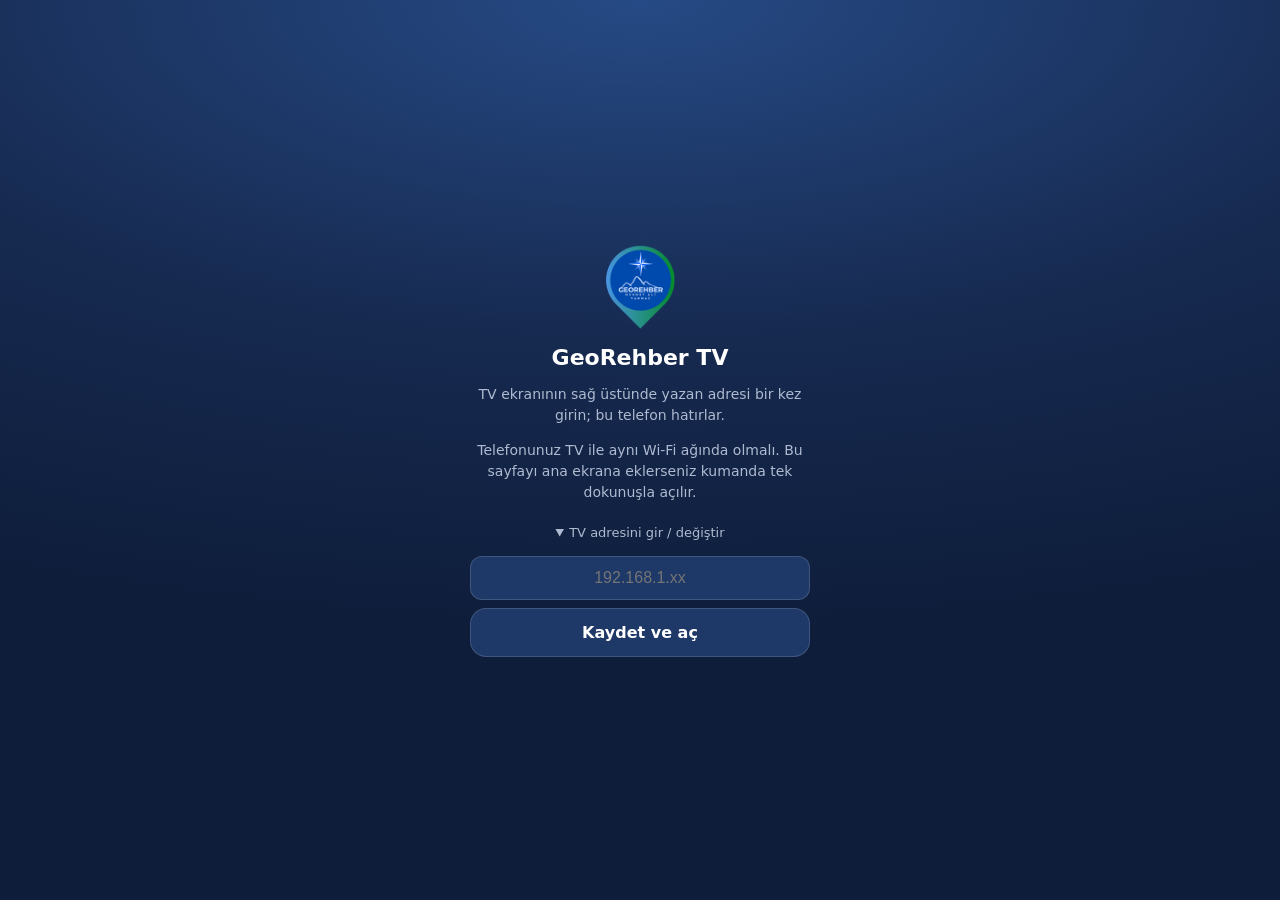
==== index.html @ fefecf62 "Güncelleme" ====
<!doctype html>
<html lang="tr">
<head>
<meta charset="utf-8">
<meta name="viewport" content="width=device-width,initial-scale=1,viewport-fit=cover">
<meta name="theme-color" content="#16294F">
<!-- Kisisel sayfa: arama motorlarinda gorunmesin -->
<meta name="robots" content="noindex, nofollow, noarchive">
<meta name="googlebot" content="noindex, nofollow">
<meta name="referrer" content="no-referrer">
<meta name="mobile-web-app-capable" content="yes">
<meta name="apple-mobile-web-app-capable" content="yes">
<meta name="apple-mobile-web-app-title" content="TV Kumanda">
<link rel="icon" href="logo.png">
<link rel="apple-touch-icon" href="logo.png">
<title>GeoRehber TV</title>
<style>
  :root { --n:#16294F; --n2:#1E3868; --g:#2E7D32; --l:#7BC47F; --s:#AEBACF; }
  * { box-sizing: border-box; }
  html, body { margin: 0; height: 100%; }
  body {
    display: flex; flex-direction: column; align-items: center; justify-content: center; gap: 14px;
    padding: 24px 16px; text-align: center; color: #fff;
    font-family: system-ui, -apple-system, "Segoe UI", sans-serif;
    background: radial-gradient(120% 70% at 50% 0%, #264a85 0%, var(--n) 55%, #0e1d3a 100%);
    background-color: var(--n);
  }
  img { width: 88px; height: 88px; }
  h1 { font-size: 22px; margin: 0; }
  p { margin: 0; color: var(--s); font-size: 14px; line-height: 1.5; max-width: 340px; }
  a.btn, button {
    display: inline-block; min-width: 220px; padding: 14px 20px; border-radius: 16px; border: 0;
    background: var(--g); color: #fff; font: 600 16px system-ui, sans-serif; text-decoration: none;
  }
  details { max-width: 340px; width: 100%; color: var(--s); font-size: 13px; }
  summary { cursor: pointer; padding: 8px; }
  input {
    width: 100%; margin: 8px 0; padding: 12px; border-radius: 12px; border: 1px solid rgba(255,255,255,.15);
    background: var(--n2); color: #fff; font-size: 16px; text-align: center;
  }
  details button { min-width: 0; width: 100%; background: var(--n2); border: 1px solid rgba(255,255,255,.15); }
</style>
</head>
<body>
  <img src="logo.png" alt="GeoRehber">
  <h1>GeoRehber TV</h1>
  <p id="durum">TV kumandasına yönlendiriliyorsunuz…</p>
  <a class="btn" id="git" href="#">Kumandayı aç</a>
  <p>Telefonunuz TV ile aynı Wi-Fi ağında olmalı. Bu sayfayı ana ekrana eklerseniz kumanda tek dokunuşla açılır.</p>
  <details id="ayar">
    <summary>TV adresini gir / değiştir</summary>
    <input id="adres" inputmode="decimal" placeholder="192.168.1.xx">
    <button id="kaydet">Kaydet ve aç</button>
  </details>
<script>
  // TV'deki kumanda sayfasi ev aginda calisiyor; bu sayfa yalnizca oraya yonlendirir.
  // Adres sayfada yazmaz: ya baglantinin #'den sonraki kismindan (sunucuya gitmez)
  // ya da bu telefonda daha once kaydedilenden okunur.
  var IP = /^\d{1,3}(\.\d{1,3}){3}$/;
  function kaydet(a) { try { localStorage.setItem('tvAdres', a); } catch (e) {} }
  var adres = decodeURIComponent(location.hash.slice(1));
  if (IP.test(adres)) kaydet(adres);
  else { try { adres = localStorage.getItem('tvAdres') || ''; } catch (e) { adres = ''; } }

  var durum = document.getElementById('durum');
  var git = document.getElementById('git');
  document.getElementById('kaydet').onclick = function () {
    var yeni = document.getElementById('adres').value.trim();
    if (!IP.test(yeni)) { alert('TV ekranının sağ üstünde yazan adresi girin, örnek: 192.168.1.xx'); return; }
    kaydet(yeni);
    location.href = 'http://' + yeni + ':8080/';
  };

  if (!IP.test(adres)) {
    git.style.display = 'none';
    durum.textContent = 'TV ekranının sağ üstünde yazan adresi bir kez girin; bu telefon hatırlar.';
    document.getElementById('ayar').open = true;
  } else {
    var hedef = 'http://' + adres + ':8080/';
    git.href = hedef;
    document.getElementById('adres').value = adres;
    if (!/[?&]bekle/.test(location.search)) setTimeout(function () { location.href = hedef; }, 600);
    else durum.textContent = 'Kumandayı açmak için düğmeye dokunun.';
  }
</script>
</body>
</html>
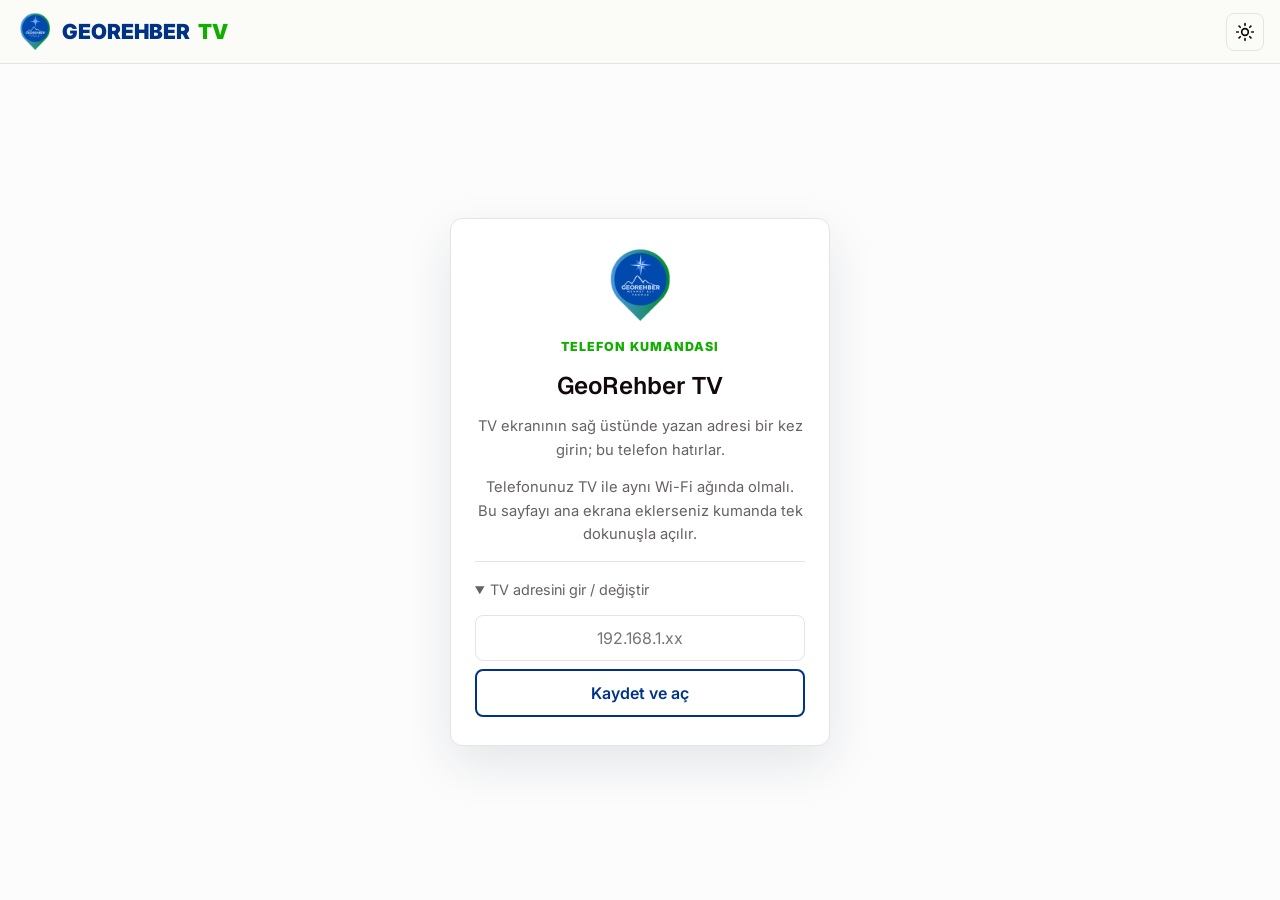
==== commit 4b455da6: "Güncelleme" ====
--- a/index.html
+++ b/index.html
@@ -3,7 +3,7 @@
 <head>
 <meta charset="utf-8">
 <meta name="viewport" content="width=device-width,initial-scale=1,viewport-fit=cover">
-<meta name="theme-color" content="#16294F">
+<meta name="theme-color" content="#FCFCFC">
 <!-- Kisisel sayfa: arama motorlarinda gorunmesin -->
 <meta name="robots" content="noindex, nofollow, noarchive">
 <meta name="googlebot" content="noindex, nofollow">
@@ -14,44 +14,46 @@
 <link rel="icon" href="logo.png">
 <link rel="apple-touch-icon" href="logo.png">
 <title>GeoRehber TV</title>
+<link rel="preconnect" href="https://fonts.googleapis.com">
+<link rel="preconnect" href="https://fonts.gstatic.com" crossorigin>
+<link href="https://fonts.googleapis.com/css2?family=Geist:wght@600&family=Inter:wght@400;600&display=swap" rel="stylesheet">
+<link rel="stylesheet" href="tema.css">
 <style>
-  :root { --n:#16294F; --n2:#1E3868; --g:#2E7D32; --l:#7BC47F; --s:#AEBACF; }
-  * { box-sizing: border-box; }
-  html, body { margin: 0; height: 100%; }
-  body {
-    display: flex; flex-direction: column; align-items: center; justify-content: center; gap: 14px;
-    padding: 24px 16px; text-align: center; color: #fff;
-    font-family: system-ui, -apple-system, "Segoe UI", sans-serif;
-    background: radial-gradient(120% 70% at 50% 0%, #264a85 0%, var(--n) 55%, #0e1d3a 100%);
-    background-color: var(--n);
-  }
-  img { width: 88px; height: 88px; }
-  h1 { font-size: 22px; margin: 0; }
-  p { margin: 0; color: var(--s); font-size: 14px; line-height: 1.5; max-width: 340px; }
-  a.btn, button {
-    display: inline-block; min-width: 220px; padding: 14px 20px; border-radius: 16px; border: 0;
-    background: var(--g); color: #fff; font: 600 16px system-ui, sans-serif; text-decoration: none;
-  }
-  details { max-width: 340px; width: 100%; color: var(--s); font-size: 13px; }
-  summary { cursor: pointer; padding: 8px; }
-  input {
-    width: 100%; margin: 8px 0; padding: 12px; border-radius: 12px; border: 1px solid rgba(255,255,255,.15);
-    background: var(--n2); color: #fff; font-size: 16px; text-align: center;
-  }
-  details button { min-width: 0; width: 100%; background: var(--n2); border: 1px solid rgba(255,255,255,.15); }
+  main { min-height: calc(100vh - 4rem); display: flex; align-items: center; justify-content: center; padding: 24px 16px; }
+  .card { width: 100%; max-width: 380px; text-align: center; display: flex; flex-direction: column; gap: 14px; padding: 28px 24px; box-shadow: var(--shadow-md); }
+  .card img { width: 76px; height: 76px; margin: 0 auto; }
+  h1 { font-size: 1.5rem; margin: 0; line-height: 1.25; }
+  p { margin: 0; font-size: 0.92rem; }
+  details { text-align: left; border-top: 1px solid var(--border); padding-top: 10px; font-size: 0.9rem; }
+  summary { cursor: pointer; padding: 6px 0; color: var(--muted-foreground); }
+  details .btn { width: 100%; margin-top: 8px; }
+  details input { margin-top: 8px; }
 </style>
 </head>
 <body>
-  <img src="logo.png" alt="GeoRehber">
-  <h1>GeoRehber TV</h1>
-  <p id="durum">TV kumandasına yönlendiriliyorsunuz…</p>
-  <a class="btn" id="git" href="#">Kumandayı aç</a>
-  <p>Telefonunuz TV ile aynı Wi-Fi ağında olmalı. Bu sayfayı ana ekrana eklerseniz kumanda tek dokunuşla açılır.</p>
-  <details id="ayar">
-    <summary>TV adresini gir / değiştir</summary>
-    <input id="adres" inputmode="decimal" placeholder="192.168.1.xx">
-    <button id="kaydet">Kaydet ve aç</button>
-  </details>
+  <nav class="navbar">
+    <a class="navbar-brand" href="https://georehber.com/"><img src="logo.png" alt="">GEOREHBER <span>TV</span></a>
+    <button id="themeToggle" class="theme-toggle" type="button" aria-label="Temayı değiştir">
+      <svg class="gunes" viewBox="0 0 24 24"><circle cx="12" cy="12" r="4"/><path d="M12 2v2M12 20v2M4.9 4.9l1.4 1.4M17.7 17.7l1.4 1.4M2 12h2M20 12h2M4.9 19.1l1.4-1.4M17.7 6.3l1.4-1.4"/></svg>
+      <svg class="ay" viewBox="0 0 24 24"><path d="M21 12.8A9 9 0 1 1 11.2 3a7 7 0 0 0 9.8 9.8z"/></svg>
+    </button>
+  </nav>
+  <script src="tema.js"></script>
+  <main>
+    <div class="card">
+      <img src="logo.png" alt="GeoRehber">
+      <span class="label">Telefon kumandası</span>
+      <h1>GeoRehber TV</h1>
+      <p class="muted" id="durum">TV kumandasına yönlendiriliyorsunuz…</p>
+      <a class="btn btn-primary" id="git" href="#">Kumandayı aç</a>
+      <p class="muted">Telefonunuz TV ile aynı Wi-Fi ağında olmalı. Bu sayfayı ana ekrana eklerseniz kumanda tek dokunuşla açılır.</p>
+      <details id="ayar">
+        <summary>TV adresini gir / değiştir</summary>
+        <input id="adres" inputmode="decimal" placeholder="192.168.1.xx">
+        <button class="btn btn-secondary" id="kaydet">Kaydet ve aç</button>
+      </details>
+    </div>
+  </main>
 <script>
   // TV'deki kumanda sayfasi ev aginda calisiyor; bu sayfa yalnizca oraya yonlendirir.
   // Adres sayfada yazmaz: ya baglantinin #'den sonraki kismindan (sunucuya gitmez)
--- a/tema.css
+++ b/tema.css
@@ -0,0 +1,78 @@
+/* georehber.com ile ayni renk degiskenleri (css/style.css) ve ayni koyu tema sinifi (body.dark). */
+:root {
+  --primary: oklch(0.35 0.15 260); --primary-foreground: oklch(0.98 0 0);
+  --accent: oklch(0.65 0.22 142);
+  --secondary: oklch(0.92 0.01 260);
+  --muted-foreground: oklch(0.5 0.01 0);
+  --background: oklch(0.99 0 0); --foreground: oklch(0.15 0.02 0);
+  --card: oklch(1 0 0); --border: oklch(0.92 0.004 286.32);
+  --radius: 12px;
+  --shadow-sm: 0 8px 24px rgba(20, 35, 70, 0.06);
+  --shadow-md: 0 18px 48px rgba(20, 35, 70, 0.1);
+}
+body.dark {
+  --primary: oklch(0.45 0.12 260);
+  --secondary: oklch(0.18 0.01 260);
+  --muted-foreground: oklch(0.7 0.005 0);
+  --background: oklch(0.08 0.01 0); --foreground: oklch(0.95 0.005 0);
+  --card: oklch(0.12 0.01 0); --border: oklch(1 0 0 / 10%);
+}
+/* Koyu temada kartlar ve ikincil dugmeler marka yesilinden yari saydam cerceve alir. */
+body.dark .card, body.dark .kart, body.dark input, body.dark .theme-toggle, body.dark .btn-secondary {
+  border-color: color-mix(in srgb, oklch(0.65 0.22 142) 45%, transparent);
+}
+* { box-sizing: border-box; }
+html, body { margin: 0; }
+body {
+  font-family: 'Inter', -apple-system, BlinkMacSystemFont, 'Segoe UI', sans-serif;
+  background: var(--background); color: var(--foreground); line-height: 1.6; min-height: 100vh;
+  transition: background-color 0.3s ease, color 0.3s ease;
+}
+h1, h2, h3 { font-family: 'Geist', -apple-system, BlinkMacSystemFont, 'Segoe UI', sans-serif; font-weight: 600; }
+a { color: inherit; }
+:focus-visible { outline: 3px solid color-mix(in srgb, var(--accent) 70%, white); outline-offset: 3px; }
+
+.navbar {
+  position: sticky; top: 0; z-index: 5; display: flex; align-items: center; justify-content: space-between;
+  height: 4rem; padding: 0 1rem; background: rgba(251, 252, 248, 0.94); backdrop-filter: blur(14px);
+  -webkit-backdrop-filter: blur(14px); border-bottom: 1px solid var(--border);
+}
+body.dark .navbar { background: rgba(15, 21, 17, 0.94); }
+.navbar-brand { display: flex; align-items: center; gap: 0.5rem; font-size: 1.3rem; font-weight: 900; color: var(--primary); text-decoration: none; }
+body.dark .navbar-brand { color: var(--foreground); }
+.navbar-brand img { height: 2.4rem; width: auto; }
+.navbar-brand span { color: var(--accent); }
+.theme-toggle {
+  padding: 0.5rem; border-radius: 0.5rem; border: 1.5px solid var(--border); background: none;
+  color: var(--foreground); cursor: pointer; display: flex;
+}
+.theme-toggle svg { width: 20px; height: 20px; fill: none; stroke: currentColor; stroke-width: 2; stroke-linecap: round; stroke-linejoin: round; }
+.theme-toggle .ay { display: none; }
+body.dark .theme-toggle .gunes { display: none; }
+body.dark .theme-toggle .ay { display: block; }
+
+.btn {
+  display: inline-flex; align-items: center; justify-content: center; gap: 0.5rem; padding: 0.75rem 1.5rem;
+  border-radius: 8px; font-weight: 600; font-size: 1rem; text-decoration: none; cursor: pointer;
+  transition: all 0.3s ease; font-family: inherit;
+}
+.btn-primary { background: var(--primary); color: var(--primary-foreground); border: 2px solid var(--primary); }
+.btn-primary:hover { background: oklch(0.4 0.15 260); border-color: oklch(0.4 0.15 260); transform: translateY(-2px); box-shadow: 0 10px 24px rgba(0,0,0,.18); }
+body.dark .btn-primary:hover { background: oklch(0.5 0.12 260); border-color: oklch(0.5 0.12 260); }
+.btn-secondary { background: transparent; color: var(--primary); border: 2px solid var(--primary); }
+body.dark .btn-secondary { color: var(--foreground); }
+.btn-secondary:hover { background: var(--accent); color: #fff; border-color: var(--accent); }
+
+.card {
+  border: 1px solid var(--border); border-radius: var(--radius); background: var(--card);
+  padding: 1.2rem 1.35rem; box-shadow: var(--shadow-sm);
+}
+.label { color: var(--accent); font-size: 0.78rem; font-weight: 850; letter-spacing: 0.08em; text-transform: uppercase; }
+.muted { color: var(--muted-foreground); }
+code, pre { font-family: 'Fira Code', ui-monospace, monospace; }
+code { background: var(--secondary); padding: 2px 6px; border-radius: 6px; font-size: 0.85em; word-break: break-all; }
+pre { background: var(--secondary); padding: 12px; border-radius: 10px; overflow-x: auto; font-size: 13px; }
+input {
+  width: 100%; padding: 0.75rem; border-radius: 8px; border: 1.5px solid var(--border); background: var(--card);
+  color: var(--foreground); font: 16px 'Inter', system-ui, sans-serif; text-align: center;
+}
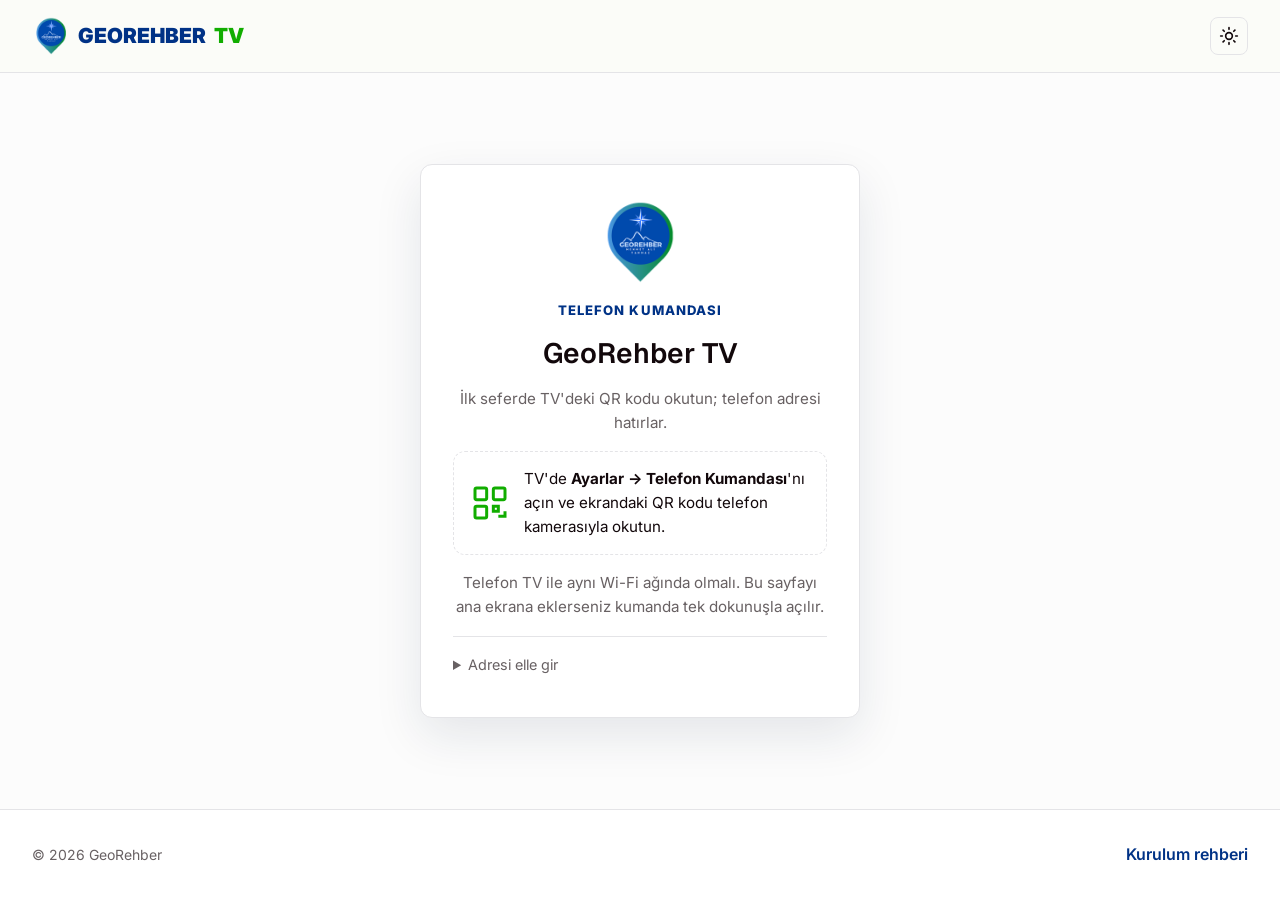
==== commit 48d28a83: "Güncelleme" ====
--- a/index.html
+++ b/index.html
@@ -16,72 +16,107 @@
 <title>GeoRehber TV</title>
 <link rel="preconnect" href="https://fonts.googleapis.com">
 <link rel="preconnect" href="https://fonts.gstatic.com" crossorigin>
-<link href="https://fonts.googleapis.com/css2?family=Geist:wght@600&family=Inter:wght@400;600&display=swap" rel="stylesheet">
-<link rel="stylesheet" href="tema.css">
+<link href="https://fonts.googleapis.com/css2?family=Geist:wght@600;700&family=Inter:wght@400;600&family=Fira+Code:wght@700&display=swap" rel="stylesheet">
+<link rel="stylesheet" href="tema.css?v=4">
 <style>
-  main { min-height: calc(100vh - 4rem); display: flex; align-items: center; justify-content: center; padding: 24px 16px; }
-  .card { width: 100%; max-width: 380px; text-align: center; display: flex; flex-direction: column; gap: 14px; padding: 28px 24px; box-shadow: var(--shadow-md); }
-  .card img { width: 76px; height: 76px; margin: 0 auto; }
-  h1 { font-size: 1.5rem; margin: 0; line-height: 1.25; }
-  p { margin: 0; font-size: 0.92rem; }
-  details { text-align: left; border-top: 1px solid var(--border); padding-top: 10px; font-size: 0.9rem; }
-  summary { cursor: pointer; padding: 6px 0; color: var(--muted-foreground); }
-  details .btn { width: 100%; margin-top: 8px; }
-  details input { margin-top: 8px; }
+  body { display: flex; flex-direction: column; }
+  main { flex: 1; display: flex; align-items: center; justify-content: center; padding-block: 3rem; }
+  .kumanda-kart { width: 100%; max-width: 440px; margin: 0 auto; text-align: center; display: flex; flex-direction: column;
+    gap: 1rem; padding: 2.2rem 2rem; box-shadow: var(--shadow-md); }
+  .kumanda-kart img { width: 84px; height: 84px; margin: 0 auto; }
+  .kumanda-kart h1 { font-size: 1.75rem; margin: 0; line-height: 1.2; }
+  .kumanda-kart p { margin: 0; font-size: 0.95rem; }
+  .kumanda-kart .btn { width: 100%; }
+  .qr-ipucu { display: grid; grid-template-columns: auto 1fr; gap: 0.9rem; align-items: center; text-align: left;
+    border: 1px dashed var(--border); border-radius: var(--radius); padding: 0.9rem 1rem; }
+  .qr-ipucu svg { width: 40px; height: 40px; fill: none; stroke: var(--accent); stroke-width: 1.8; }
+  details { text-align: left; border-top: 1px solid var(--border); padding-top: 0.6rem; font-size: 0.9rem; }
+  summary { cursor: pointer; padding: 0.4rem 0; color: var(--muted-foreground); }
+  details .btn { margin-top: 0.6rem; }
+  details input { margin-top: 0.6rem; }
+  .hata { color: #d0343d; font-size: 0.85rem; min-height: 1.2em; margin: 0.4rem 0 0; }
+  [hidden] { display: none !important; }
 </style>
 </head>
 <body>
-  <nav class="navbar">
-    <a class="navbar-brand" href="https://georehber.com/"><img src="logo.png" alt="">GEOREHBER <span>TV</span></a>
-    <button id="themeToggle" class="theme-toggle" type="button" aria-label="Temayı değiştir">
-      <svg class="gunes" viewBox="0 0 24 24"><circle cx="12" cy="12" r="4"/><path d="M12 2v2M12 20v2M4.9 4.9l1.4 1.4M17.7 17.7l1.4 1.4M2 12h2M20 12h2M4.9 19.1l1.4-1.4M17.7 6.3l1.4-1.4"/></svg>
-      <svg class="ay" viewBox="0 0 24 24"><path d="M21 12.8A9 9 0 1 1 11.2 3a7 7 0 0 0 9.8 9.8z"/></svg>
-    </button>
+  <nav class="navbar tam">
+    <div class="container navbar-content">
+      <a class="navbar-brand" href="https://georehber.com/"><img src="logo.png" alt="">GEOREHBER <span>TV</span></a>
+      <button id="themeToggle" class="theme-toggle" type="button" aria-label="Temayı değiştir">
+        <svg class="gunes" viewBox="0 0 24 24"><circle cx="12" cy="12" r="4"/><path d="M12 2v2M12 20v2M4.9 4.9l1.4 1.4M17.7 17.7l1.4 1.4M2 12h2M20 12h2M4.9 19.1l1.4-1.4M17.7 6.3l1.4-1.4"/></svg>
+        <svg class="ay" viewBox="0 0 24 24"><path d="M21 12.8A9 9 0 1 1 11.2 3a7 7 0 0 0 9.8 9.8z"/></svg>
+      </button>
+    </div>
   </nav>
-  <script src="tema.js"></script>
+  <script src="tema.js?v=4"></script>
+
   <main>
-    <div class="card">
-      <img src="logo.png" alt="GeoRehber">
-      <span class="label">Telefon kumandası</span>
-      <h1>GeoRehber TV</h1>
-      <p class="muted" id="durum">TV kumandasına yönlendiriliyorsunuz…</p>
-      <a class="btn btn-primary" id="git" href="#">Kumandayı aç</a>
-      <p class="muted">Telefonunuz TV ile aynı Wi-Fi ağında olmalı. Bu sayfayı ana ekrana eklerseniz kumanda tek dokunuşla açılır.</p>
-      <details id="ayar">
-        <summary>TV adresini gir / değiştir</summary>
-        <input id="adres" inputmode="decimal" placeholder="192.168.1.xx">
-        <button class="btn btn-secondary" id="kaydet">Kaydet ve aç</button>
-      </details>
+    <div class="container">
+      <div class="card kumanda-kart">
+        <img src="logo.png" alt="GeoRehber">
+        <span class="eyebrow" style="margin:0 auto">Telefon kumandası</span>
+        <h1>GeoRehber TV</h1>
+        <p class="muted" id="durum">TV kumandasına geçiliyor…</p>
+        <a class="btn btn-primary" id="git" href="#" hidden>Kumandayı aç</a>
+
+        <div class="qr-ipucu" id="qrIpucu" hidden>
+          <svg viewBox="0 0 24 24" aria-hidden="true"><rect x="3" y="3" width="7" height="7" rx="1"/><rect x="14" y="3" width="7" height="7" rx="1"/><rect x="3" y="14" width="7" height="7" rx="1"/><path d="M14 14h3v3h-3zM20 14v.01M14 20h.01M17 20h4v-3"/></svg>
+          <p>TV'de <b>Ayarlar → Telefon Kumandası</b>'nı açın ve ekrandaki QR kodu telefon kamerasıyla okutun.</p>
+        </div>
+
+        <p class="muted">Telefon TV ile aynı Wi-Fi ağında olmalı. Bu sayfayı ana ekrana eklerseniz kumanda tek dokunuşla açılır.</p>
+
+        <details id="ayar">
+          <summary>Adresi elle gir</summary>
+          <input id="adres" inputmode="decimal" placeholder="192.168.1.xx" aria-label="TV adresi">
+          <button class="btn btn-secondary" id="kaydet" type="button">Kaydet ve aç</button>
+          <p class="hata" id="hata"></p>
+        </details>
+      </div>
     </div>
   </main>
+
+  <footer class="footer">
+    <div class="container footer-content">
+      <p class="footer-text">&copy; 2026 GeoRehber</p>
+      <a href="kurulum.html">Kurulum rehberi</a>
+    </div>
+  </footer>
+
 <script>
-  // TV'deki kumanda sayfasi ev aginda calisiyor; bu sayfa yalnizca oraya yonlendirir.
-  // Adres sayfada yazmaz: ya baglantinin #'den sonraki kismindan (sunucuya gitmez)
-  // ya da bu telefonda daha once kaydedilenden okunur.
+  // TV'deki kumanda ev aginda calisir; bu sayfa yalnizca oraya yonlendirir.
+  // TV'deki QR kod bu sayfayi "#adres,PIN" ile acar. #'den sonrasi sunucuya gitmez;
+  // adres bu telefonda saklanir, PIN dogrudan TV'deki kumandaya aktarilir.
   var IP = /^\d{1,3}(\.\d{1,3}){3}$/;
   function kaydet(a) { try { localStorage.setItem('tvAdres', a); } catch (e) {} }
-  var adres = decodeURIComponent(location.hash.slice(1));
-  if (IP.test(adres)) kaydet(adres);
-  else { try { adres = localStorage.getItem('tvAdres') || ''; } catch (e) { adres = ''; } }
+  function oku() { try { return localStorage.getItem('tvAdres') || ''; } catch (e) { return ''; } }
+
+  var parca = decodeURIComponent(location.hash.slice(1)).split(',');
+  var pin = /^\d{4}$/.test(parca[1] || '') ? parca[1] : '';
+  var adres = IP.test(parca[0]) ? parca[0] : oku();
+  if (IP.test(parca[0])) kaydet(adres);
+  // PIN'li adres tarayici gecmisinde kalmasin.
+  if (location.hash) history.replaceState(null, '', location.pathname + location.search);
+
+  function hedef(a) { return 'http://' + a + ':8080/' + (pin ? '#p=' + pin : ''); }
+
+  document.getElementById('kaydet').onclick = function () {
+    var yeni = document.getElementById('adres').value.trim();
+    if (!IP.test(yeni)) { document.getElementById('hata').textContent = 'TV ekranının sağ üstündeki adresi girin, örnek: 192.168.1.xx'; return; }
+    kaydet(yeni);
+    location.href = hedef(yeni);
+  };
 
   var durum = document.getElementById('durum');
-  var git = document.getElementById('git');
-  document.getElementById('kaydet').onclick = function () {
-    var yeni = document.getElementById('adres').value.trim();
-    if (!IP.test(yeni)) { alert('TV ekranının sağ üstünde yazan adresi girin, örnek: 192.168.1.xx'); return; }
-    kaydet(yeni);
-    location.href = 'http://' + yeni + ':8080/';
-  };
-
   if (!IP.test(adres)) {
-    git.style.display = 'none';
-    durum.textContent = 'TV ekranının sağ üstünde yazan adresi bir kez girin; bu telefon hatırlar.';
-    document.getElementById('ayar').open = true;
+    durum.textContent = 'İlk seferde TV\'deki QR kodu okutun; telefon adresi hatırlar.';
+    document.getElementById('qrIpucu').hidden = false;
   } else {
-    var hedef = 'http://' + adres + ':8080/';
-    git.href = hedef;
+    var git = document.getElementById('git');
+    git.href = hedef(adres);
+    git.hidden = false;
     document.getElementById('adres').value = adres;
-    if (!/[?&]bekle/.test(location.search)) setTimeout(function () { location.href = hedef; }, 600);
+    if (!/[?&]bekle/.test(location.search)) setTimeout(function () { location.href = hedef(adres); }, 600);
     else durum.textContent = 'Kumandayı açmak için düğmeye dokunun.';
   }
 </script>
--- a/tema.css
+++ b/tema.css
@@ -2,25 +2,29 @@
 :root {
   --primary: oklch(0.35 0.15 260); --primary-foreground: oklch(0.98 0 0);
   --accent: oklch(0.65 0.22 142);
-  --secondary: oklch(0.92 0.01 260);
-  --muted-foreground: oklch(0.5 0.01 0);
+  --secondary: oklch(0.92 0.01 260); --secondary-foreground: oklch(0.15 0.02 260);
+  --muted: oklch(0.95 0.005 0); --muted-foreground: oklch(0.5 0.01 0);
   --background: oklch(0.99 0 0); --foreground: oklch(0.15 0.02 0);
   --card: oklch(1 0 0); --border: oklch(0.92 0.004 286.32);
+  --hero-glow: rgba(37, 99, 176, 0.1); --hero-end: oklch(0.95 0.005 0);
   --radius: 12px;
   --shadow-sm: 0 8px 24px rgba(20, 35, 70, 0.06);
   --shadow-md: 0 18px 48px rgba(20, 35, 70, 0.1);
 }
 body.dark {
-  --primary: oklch(0.45 0.12 260);
-  --secondary: oklch(0.18 0.01 260);
-  --muted-foreground: oklch(0.7 0.005 0);
+  /* Koyu temada ana dugmeler marka yesili, cerceveler lacivert */
+  --primary: oklch(0.6 0.2 142);
+  --secondary: oklch(0.18 0.01 260); --secondary-foreground: oklch(0.85 0.005 0);
+  --muted: oklch(0.2 0.01 0); --muted-foreground: oklch(0.7 0.005 0);
   --background: oklch(0.08 0.01 0); --foreground: oklch(0.95 0.005 0);
   --card: oklch(0.12 0.01 0); --border: oklch(1 0 0 / 10%);
+  --hero-glow: rgba(91, 155, 213, 0.12); --hero-end: #121a15;
 }
-/* Koyu temada kartlar ve ikincil dugmeler marka yesilinden yari saydam cerceve alir. */
+/* Koyu temada kartlar ve ikincil dugmeler lacivert cerceve alir. */
 body.dark .card, body.dark .kart, body.dark input, body.dark .theme-toggle, body.dark .btn-secondary {
-  border-color: color-mix(in srgb, oklch(0.65 0.22 142) 45%, transparent);
+  border-color: oklch(0.5 0.13 260);
 }
+body.dark .btn-primary:hover { background: oklch(0.66 0.2 142); border-color: oklch(0.66 0.2 142); }
 * { box-sizing: border-box; }
 html, body { margin: 0; }
 body {
@@ -76,3 +80,70 @@
   width: 100%; padding: 0.75rem; border-radius: 8px; border: 1.5px solid var(--border); background: var(--card);
   color: var(--foreground); font: 16px 'Inter', system-ui, sans-serif; text-align: center;
 }
+
+/* ===== Sayfa duzeni: georehber.com'daki container, hero, path-grid ve footer ===== */
+.container {
+  width: 100%; max-width: 1280px; margin: 0 auto;
+  padding-left: max(1rem, env(safe-area-inset-left, 0px)); padding-right: max(1rem, env(safe-area-inset-right, 0px));
+}
+@media (min-width: 640px) { .container { padding-left: 1.5rem; padding-right: 1.5rem; } }
+@media (min-width: 1024px) { .container { padding-left: 2rem; padding-right: 2rem; } }
+.navbar.tam { display: block; height: auto; padding: 0; }
+.navbar.tam .navbar-content { display: flex; align-items: center; justify-content: space-between; height: 4.5rem; }
+
+.eyebrow { display: inline-flex; color: var(--primary); font-size: 0.82rem; font-weight: 800; letter-spacing: 0.08em; text-transform: uppercase; margin-bottom: 0.8rem; }
+body.dark .eyebrow { color: var(--accent); }
+
+.brand-hero { padding: 5rem 0 4.5rem; background: radial-gradient(circle at top left, var(--hero-glow), transparent 34rem), linear-gradient(180deg, var(--background), var(--hero-end)); }
+.hero-layout { display: grid; grid-template-columns: minmax(0, 1.2fr) minmax(320px, 0.8fr); gap: 3rem; align-items: center; }
+.brand-hero h1 { font-size: clamp(2.3rem, 5vw, 4.2rem); line-height: 1.04; margin: 0 0 1.25rem; text-wrap: balance; max-width: 800px; }
+.hero-lead { max-width: 640px; color: var(--muted-foreground); font-size: 1.15rem; line-height: 1.75; margin: 0; }
+.hero-actions { display: flex; flex-wrap: wrap; gap: 1rem; margin: 2rem 0 1.5rem; }
+.trust-row { display: flex; flex-wrap: wrap; gap: 0.6rem; list-style: none; padding: 0; margin: 0; }
+.trust-row li { border: 1px solid var(--border); border-radius: 999px; background: var(--card); color: var(--secondary-foreground); font-size: 0.88rem; font-weight: 600; padding: 0.4rem 0.75rem; }
+body.dark .trust-row li { border-color: oklch(0.5 0.13 260); }
+.hero-panel { border: 1px solid var(--border); border-radius: var(--radius); background: var(--card); padding: 2rem; box-shadow: var(--shadow-md); }
+body.dark .hero-panel { border-color: oklch(0.5 0.13 260); box-shadow: 0 24px 60px rgba(0, 0, 0, 0.28); }
+.hero-panel h2 { font-size: clamp(1.4rem, 2.2vw, 1.8rem); line-height: 1.2; margin: 0 0 1.3rem; }
+.hero-route { list-style: none; display: grid; gap: 0.7rem; padding: 0; margin: 0; }
+.hero-route li { display: grid; grid-template-columns: 2.4rem 1fr; gap: 0.85rem; border-top: 1px solid var(--border); padding-top: 0.85rem; }
+.hero-route li > span { color: var(--accent); font-family: 'Fira Code', ui-monospace, monospace; font-size: 0.78rem; font-weight: 700; padding-top: 0.2rem; }
+.hero-route strong { display: block; font-family: 'Geist', sans-serif; font-size: 1rem; }
+.hero-route small { display: block; color: var(--muted-foreground); font-size: 0.92rem; line-height: 1.55; margin-top: 0.15rem; }
+
+.section { padding: 4rem 0; }
+.section.ara { background: var(--muted); }
+.section-heading { max-width: 720px; margin-bottom: 2rem; }
+.section-heading h2 { font-size: clamp(1.8rem, 3.5vw, 2.6rem); line-height: 1.12; margin: 0 0 0.8rem; text-wrap: balance; }
+.section-heading p { color: var(--muted-foreground); font-size: 1.05rem; line-height: 1.75; margin: 0; }
+.path-grid { display: grid; grid-template-columns: repeat(3, minmax(0, 1fr)); gap: 1rem; }
+.path-card { border: 1px solid var(--border); border-radius: var(--radius); background: var(--card); padding: 1.35rem; min-width: 0;
+  transition: transform 0.2s ease, border-color 0.2s ease, box-shadow 0.2s ease; }
+.path-card:hover { border-color: var(--primary); transform: translateY(-3px); box-shadow: 0 14px 30px rgba(23, 97, 59, 0.12); }
+body.dark .path-card { border-color: oklch(0.5 0.13 260); }
+body.dark .path-card:hover { border-color: var(--accent); }
+.path-label { display: inline-flex; color: var(--accent); font-size: 0.78rem; font-weight: 850; letter-spacing: 0.08em; text-transform: uppercase; margin-bottom: 0.7rem; }
+.path-card h3 { font-size: 1.2rem; line-height: 1.25; margin: 0 0 0.7rem; }
+.path-card p, .path-card li { color: var(--muted-foreground); line-height: 1.65; font-size: 0.95rem; }
+.path-card p { margin: 0.5rem 0 0; }
+.path-card ol { margin: 0; padding-left: 1.15rem; display: grid; gap: 0.35rem; }
+.path-card.genis { grid-column: span 2; }
+
+.footer { background: var(--card); border-top: 1px solid var(--border); padding: 2rem 0; }
+.footer-content { display: flex; flex-direction: column; align-items: center; gap: 1rem; text-align: center; }
+.footer-text { font-size: 0.875rem; color: var(--muted-foreground); margin: 0; }
+.footer a { color: var(--primary); font-weight: 600; text-decoration: none; }
+body.dark .footer a { color: var(--accent); }
+@media (min-width: 768px) { .footer-content { flex-direction: row; justify-content: space-between; } }
+
+@media (max-width: 960px) {
+  .hero-layout { grid-template-columns: 1fr; gap: 2rem; }
+  .path-grid { grid-template-columns: repeat(2, minmax(0, 1fr)); }
+}
+@media (max-width: 640px) {
+  .brand-hero { padding: 3rem 0; }
+  .path-grid { grid-template-columns: 1fr; }
+  .path-card.genis { grid-column: auto; }
+  .hero-panel { padding: 1.4rem; }
+}
+@media (prefers-reduced-motion: reduce) { * { transition: none !important; } }
